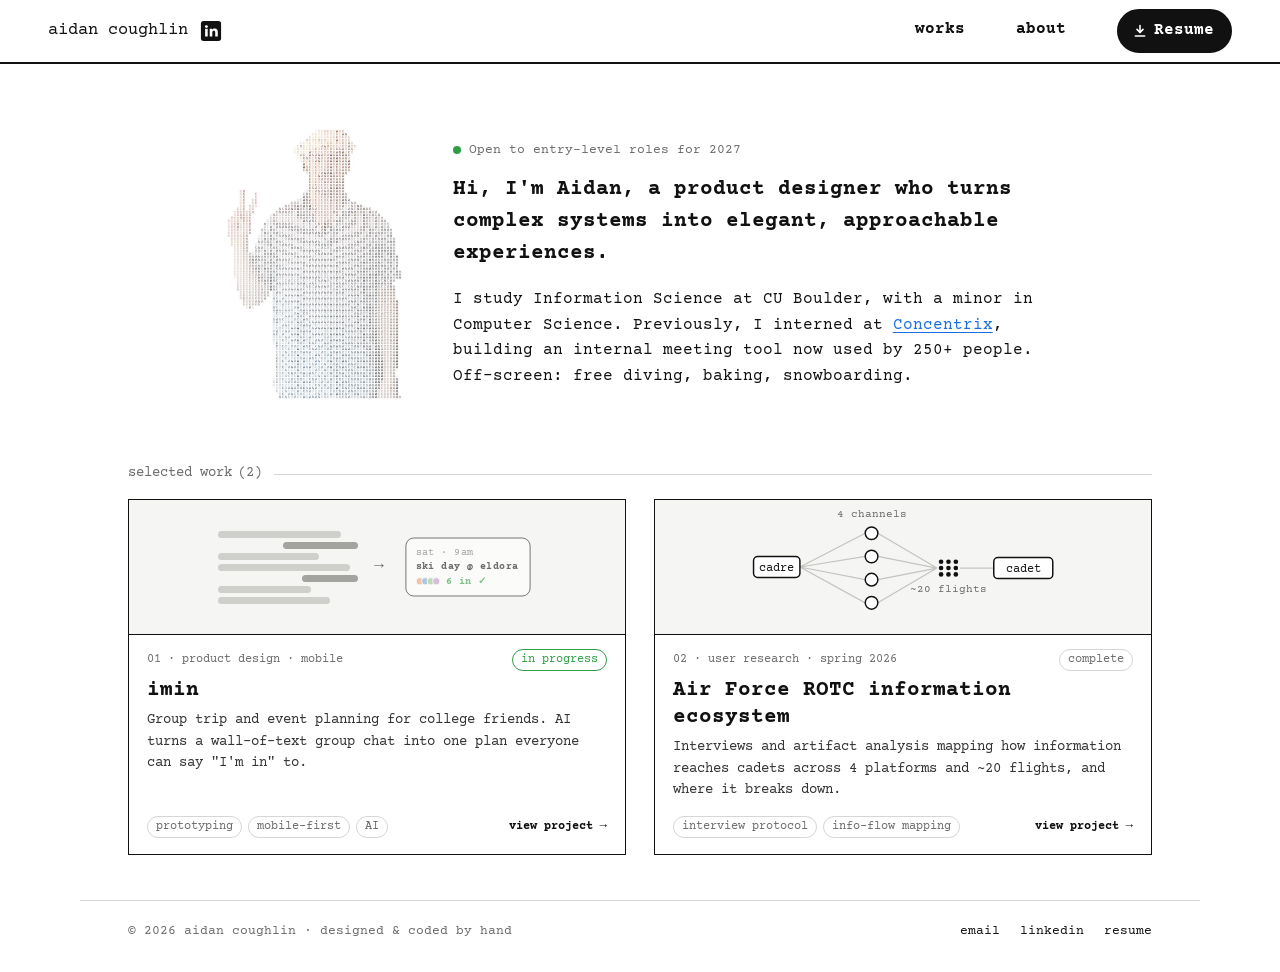
==== index.html @ 381c8c9e "Initial commit: hand-coded portfolio site Cards now have square corners and no offset shadow.  Co-Au" ====
<!DOCTYPE html>
<html lang="en">
<head>
  <meta charset="utf-8" />
  <meta name="viewport" content="width=device-width, initial-scale=1" />
  <title>Aidan Coughlin — Product Designer</title>
  <meta name="description" content="Aidan Coughlin is a product designer studying Information Science at CU Boulder. Selected work: imin, an AI-assisted group planning app, and a research study of Air Force ROTC communication." />
  <meta property="og:title" content="Aidan Coughlin — Product Designer" />
  <meta property="og:description" content="Product design, user research, and a little code. Selected work and resume." />
  <meta property="og:type" content="website" />

  <link rel="preload" href="assets/fonts/courier-prime-latin-400-normal.woff2" as="font" type="font/woff2" crossorigin />
  <link rel="preload" href="assets/fonts/courier-prime-latin-700-normal.woff2" as="font" type="font/woff2" crossorigin />
  <link rel="stylesheet" href="css/styles.css" />
  <script src="js/main.js" defer></script>
</head>
<body>
  <a class="skip-link" href="#work">Skip to work</a>

  <header class="site-header">
    <div class="brand">
      <a class="brand-name" href="./">aidan coughlin</a>
      <!-- TODO: replace with your LinkedIn profile URL -->
      <a class="icon-link" href="https://www.linkedin.com/in/your-handle" target="_blank" rel="noopener" aria-label="LinkedIn profile">
        <svg viewBox="0 0 24 24" aria-hidden="true"><rect x="1" y="1" width="22" height="22" rx="3" fill="currentColor"/><circle cx="7" cy="7.2" r="1.6" fill="#fff"/><rect x="5.6" y="9.6" width="2.8" height="8.4" fill="#fff"/><path d="M10.6 9.6h2.7v1.2c.5-.8 1.5-1.4 2.9-1.4 2.2 0 3.2 1.4 3.2 3.8V18h-2.8v-4.4c0-1.2-.4-1.9-1.4-1.9s-1.8.7-1.8 1.9V18h-2.8z" fill="#fff"/></svg>
      </a>
    </div>
    <nav class="site-nav" aria-label="Primary">
      <a class="nav-link nav-works" href="#work">works</a>
      <a class="nav-link" href="about.html">about</a>
      <a class="btn-resume" href="assets/aidan-coughlin-resume.pdf" download>
        <svg viewBox="0 0 24 24" aria-hidden="true" fill="none" stroke="currentColor" stroke-width="2.4" stroke-linecap="round" stroke-linejoin="round"><g class="dl-arrow"><path d="M12 4v10"/><path d="m7.5 9.5 4.5 4.5 4.5-4.5"/></g><path d="M5 19.5h14"/></svg>
        Resume
      </a>
    </nav>
  </header>

  <main class="hero">
    <section class="intro" id="about" aria-label="About">
      <picture class="portrait">
        <source srcset="assets/portrait.webp" type="image/webp" />
        <img src="assets/portrait.jpg" width="413" height="640"
             alt="ASCII-art portrait of Aidan, built from the letters A and C, holding up a peace sign" />
      </picture>

      <div class="bio">
        <p class="status"><span class="status-dot" aria-hidden="true"></span>Open to entry-level roles for 2027</p>
        <h1>Hi, I'm Aidan, a product designer who turns complex systems into elegant, approachable experiences.</h1>
        <p>
          I study Information Science at CU Boulder, with a minor in Computer Science.
          Previously, I interned at <a class="text-link" href="https://www.concentrix.com" target="_blank" rel="noopener">Concentrix</a>,
          building an internal meeting tool now used by 250+ people. Off-screen: free diving, baking, snowboarding.
        </p>
      </div>
    </section>

    <section class="work" id="work" aria-labelledby="work-label">
      <h2 class="section-label" id="work-label">selected work <span class="count">(2)</span></h2>

      <div class="cards">
        <!-- Project 01: imin -->
        <a class="card" href="projects/imin.html">
          <div class="card-visual" aria-hidden="true">
            <div class="viz-imin">
              <div class="chat">
                <span class="b" style="--w:88%;--i:0"></span>
                <span class="b me" style="--w:54%;--i:1"></span>
                <span class="b" style="--w:72%;--i:2"></span>
                <span class="b" style="--w:94%;--i:3"></span>
                <span class="b me" style="--w:40%;--i:4"></span>
                <span class="b" style="--w:66%;--i:5"></span>
                <span class="b" style="--w:80%;--i:6"></span>
              </div>
              <span class="viz-arrow">→</span>
              <div class="plan">
                <span class="plan-when">sat · 9am</span>
                <span class="plan-what">ski day @ eldora</span>
                <span class="plan-who"><span class="avatars"><i></i><i></i><i></i><i></i></span>6 in ✓</span>
              </div>
            </div>
          </div>
          <div class="card-body">
            <div class="card-meta">
              <span>01 · product design · mobile</span>
              <span class="pill pill--live">in progress</span>
            </div>
            <h3 class="card-title">imin</h3>
            <p class="card-desc">Group trip and event planning for college friends. AI turns a wall-of-text group chat into one plan everyone can say "I'm in" to.</p>
            <div class="card-foot">
              <ul class="tags"><li>prototyping</li><li>mobile-first</li><li>AI</li></ul>
              <span class="card-cta">view project <span class="arrow" aria-hidden="true">→</span></span>
            </div>
          </div>
        </a>

        <!-- Project 02: Air Force ROTC -->
        <a class="card" href="projects/rotc.html">
          <div class="card-visual" aria-hidden="true">
            <svg class="viz-rotc" viewBox="0 0 300 112" role="presentation">
              <g class="edges">
                <path d="M52 56 L114 24 M52 56 L114 46 M52 56 L114 68 M52 56 L114 90"/>
                <path d="M126 24 L182 57 M126 46 L182 57 M126 68 L182 57 M126 90 L182 57"/>
                <path d="M204 57 L236 57"/>
              </g>
              <path class="trace" pathLength="1" d="M52 56 L114 46 L126 46 L182 57 L204 57 L236 57"/>
              <g class="nodes">
                <rect x="8" y="46" width="44" height="20" rx="4"/>
                <text x="30" y="59.5">cadre</text>
                <text class="lbl" x="120" y="9">4 channels</text>
                <circle cx="120" cy="24" r="6"/><circle class="hit" cx="120" cy="46" r="6"/>
                <circle cx="120" cy="68" r="6"/><circle cx="120" cy="90" r="6"/>
                <circle class="pain" cx="120" cy="90" r="10"/>
                <g class="flights">
                  <circle cx="186" cy="51" r="2.2"/><circle cx="193" cy="51" r="2.2"/><circle cx="200" cy="51" r="2.2"/>
                  <circle cx="186" cy="57" r="2.2"/><circle cx="193" cy="57" r="2.2"/><circle cx="200" cy="57" r="2.2"/>
                  <circle cx="186" cy="63" r="2.2"/><circle cx="193" cy="63" r="2.2"/><circle cx="200" cy="63" r="2.2"/>
                </g>
                <text class="lbl" x="193" y="80">~20 flights</text>
                <rect x="236" y="47" width="56" height="20" rx="4"/>
                <text x="264" y="60.5">cadet</text>
              </g>
            </svg>
          </div>
          <div class="card-body">
            <div class="card-meta">
              <span>02 · user research · spring 2026</span>
              <span class="pill">complete</span>
            </div>
            <h3 class="card-title">Air Force ROTC information ecosystem</h3>
            <p class="card-desc">Interviews and artifact analysis mapping how information reaches cadets across 4 platforms and ~20 flights, and where it breaks down.</p>
            <div class="card-foot">
              <ul class="tags"><li>interview protocol</li><li>info-flow mapping</li></ul>
              <span class="card-cta">view project <span class="arrow" aria-hidden="true">→</span></span>
            </div>
          </div>
        </a>
      </div>
    </section>
  </main>

  <footer class="site-footer">
    <span>© <span data-year>2026</span> aidan coughlin · designed &amp; coded by hand</span>
    <span class="footer-links">
      <a class="nav-link" href="mailto:aidan.coughlin@colorado.edu">email</a>
      <a class="nav-link" href="https://www.linkedin.com/in/your-handle" target="_blank" rel="noopener">linkedin</a>
      <a class="nav-link" href="assets/aidan-coughlin-resume.pdf" download>resume</a>
    </span>
  </footer>
</body>
</html>
---- css/styles.css ----
/* ==========================================================================
   aidan coughlin — portfolio
   Plain CSS, no build step. Sections:
   1. Tokens  2. Base  3. Header  4. Landing hero  5. Project cards
   6. Card illustrations  7. Footer  8. Inner pages  9. Responsive  10. Motion
   ========================================================================== */

/* 0. Fonts (self-hosted Courier Prime, SIL Open Font License) --------------- */
@font-face {
  font-family: "Courier Prime"; font-style: normal; font-weight: 400; font-display: swap;
  src: url("../assets/fonts/courier-prime-latin-400-normal.woff2") format("woff2");
}
@font-face {
  font-family: "Courier Prime"; font-style: normal; font-weight: 700; font-display: swap;
  src: url("../assets/fonts/courier-prime-latin-700-normal.woff2") format("woff2");
}
@font-face {
  font-family: "Courier Prime"; font-style: italic; font-weight: 400; font-display: swap;
  src: url("../assets/fonts/courier-prime-latin-400-italic.woff2") format("woff2");
}

/* 1. Tokens ---------------------------------------------------------------- */
:root {
  --ink: #111;
  --muted: #6b6b6b;
  --soft: #f5f5f3;
  --hairline: #d6d6d2;
  --link: #1a6fe0;
  --live: #2f9e44;
  --alert: #d9480f;

  --font: "Courier Prime", "Courier New", Courier, monospace;
  --header-h: 64px;
  --pad-x: clamp(16px, 4vw, 48px);
  --content-w: 1120px;
  --radius: 12px;
  --ease: cubic-bezier(.2, .7, .2, 1);
}

/* 2. Base ------------------------------------------------------------------ */
*, *::before, *::after { box-sizing: border-box; }

html { -webkit-text-size-adjust: 100%; scroll-behavior: smooth; }

body {
  margin: 0;
  background: #fff;
  color: var(--ink);
  font-family: var(--font);
  font-size: 16px;
  line-height: 1.6;
  -webkit-font-smoothing: antialiased;
}

img, svg { display: block; max-width: 100%; }

a { color: inherit; }

:focus-visible { outline: 2px solid var(--link); outline-offset: 3px; border-radius: 4px; }

.skip-link {
  position: absolute; left: 12px; top: -48px; z-index: 100;
  background: var(--ink); color: #fff; padding: 8px 12px; border-radius: 6px;
  text-decoration: none; transition: top .2s;
}
.skip-link:focus { top: 12px; }

/* text link inside paragraphs: blue + underline, as on the old site */
.text-link {
  color: var(--link);
  text-decoration: underline;
  text-underline-offset: 3px;
  text-decoration-thickness: 1px;
  transition: text-decoration-thickness .15s, text-underline-offset .15s;
}
.text-link:hover { text-decoration-thickness: 2px; text-underline-offset: 4px; }

/* nav-style link: underline slides in from the left on hover */
.nav-link {
  text-decoration: none;
  font-weight: 700;
  background: linear-gradient(currentColor, currentColor) left bottom / 0% 1.5px no-repeat;
  padding-bottom: 2px;
  transition: background-size .25s var(--ease);
}
.nav-link:hover, .nav-link:focus-visible { background-size: 100% 1.5px; }

/* 3. Header ---------------------------------------------------------------- */
.site-header {
  position: sticky; top: 0; z-index: 10;
  height: var(--header-h);
  display: flex; align-items: center; justify-content: space-between; gap: 16px;
  padding: 0 var(--pad-x);
  background: rgba(255, 255, 255, .92);
  -webkit-backdrop-filter: blur(6px);
  backdrop-filter: blur(6px);
  border-bottom: 2px solid var(--ink);
}

.brand { display: flex; align-items: center; gap: 12px; min-width: 0; }
.brand-name { text-decoration: none; font-size: 1.05rem; white-space: nowrap; }

.icon-link { display: inline-flex; width: 22px; height: 22px; color: var(--ink); transition: color .2s, transform .2s var(--ease); }
.icon-link svg { width: 100%; height: 100%; }
.icon-link:hover { color: #0a66c2; transform: translateY(-1px); }

.site-nav { display: flex; align-items: center; gap: clamp(16px, 4vw, 64px); font-size: 1rem; }

.btn-resume {
  display: inline-flex; align-items: center; gap: 6px;
  background: var(--ink); color: #fff;
  font-weight: 700; text-decoration: none;
  padding: 7px 16px 7px 13px; border-radius: 999px;
  border: 2px solid var(--ink);
  transition: background-color .2s, color .2s, transform .2s var(--ease);
}
.btn-resume svg { width: 16px; height: 16px; }
.btn-resume .dl-arrow { transition: transform .25s var(--ease); }
.btn-resume:hover { background: #fff; color: var(--ink); }
.btn-resume:hover .dl-arrow { transform: translateY(2px); }
.btn-resume:active { transform: scale(.97); }

/* 4. Landing hero ---------------------------------------------------------- */
/* The first screen holds the intro (centered in the free space) and the
   project cards (pinned toward the bottom), so work is visible on load. */
.hero {
  width: min(var(--content-w), 100%);
  margin: 0 auto;
  min-height: calc(100svh - var(--header-h));
  display: flex; flex-direction: column;
  gap: clamp(24px, 4vh, 48px);
  padding: clamp(20px, 4vh, 56px) var(--pad-x) clamp(24px, 5vh, 56px);
}

.intro {
  flex: 1;
  display: flex; align-items: center; justify-content: center;
  gap: clamp(20px, 4vw, 56px);
}

.portrait { flex: none; }
.portrait img {
  height: clamp(150px, 30vh, 290px);
  width: auto;
  transition: transform .5s var(--ease);
  transform-origin: 50% 90%;
}
.portrait:hover img { transform: rotate(-2deg); }

.bio { max-width: 60ch; }
.bio h1 {
  font-size: clamp(1.05rem, .95rem + .45vw, 1.3rem);
  line-height: 1.55;
  font-weight: 700;
  margin: 0 0 .8em;
}
.bio p { margin: 0; font-size: clamp(.94rem, .9rem + .15vw, 1rem); }

.status {
  display: inline-flex; align-items: center; gap: 8px;
  font-size: .82rem !important; color: var(--muted);
  margin-bottom: 1em !important;
}
.status-dot {
  width: 8px; height: 8px; border-radius: 50%;
  background: var(--live);
  box-shadow: 0 0 0 0 rgba(47, 158, 68, .45);
  animation: pulse 2.4s infinite;
}
@keyframes pulse {
  0%   { box-shadow: 0 0 0 0 rgba(47, 158, 68, .45); }
  70%  { box-shadow: 0 0 0 7px rgba(47, 158, 68, 0); }
  100% { box-shadow: 0 0 0 0 rgba(47, 158, 68, 0); }
}

/* 5. Project cards --------------------------------------------------------- */
.section-label {
  display: flex; align-items: center; gap: 12px;
  margin: 0 0 14px;
  font-size: .85rem; font-weight: 400; color: var(--muted);
}
.section-label::after { content: ""; flex: 1; height: 1px; background: var(--hairline); }
.section-label .count { margin-left: -6px; }

.cards {
  display: grid;
  grid-template-columns: repeat(2, minmax(0, 1fr));
  gap: clamp(16px, 2.5vw, 28px);
}

.card {
  display: flex; flex-direction: column;
  background: #fff;
  border: 1.5px solid var(--ink);
  overflow: hidden;
  text-decoration: none; color: inherit;
  transition: transform .25s var(--ease);
}
.card:hover, .card:focus-visible { transform: translateY(-3px); }
.card:focus-visible { outline-offset: 4px; border-radius: 0; }
.card:active { transform: translateY(-1px); }

.card-visual {
  height: clamp(92px, 15vh, 150px);
  background: var(--soft);
  border-bottom: 1.5px solid var(--ink);
  display: grid; place-items: center;
  overflow: hidden;
  position: relative;
}

.card-body { flex: 1; display: flex; flex-direction: column; gap: 6px; padding: 14px 18px 16px; }

.card-meta { display: flex; justify-content: space-between; align-items: center; gap: 8px; font-size: .78rem; color: var(--muted); }

.pill { border: 1px solid var(--hairline); border-radius: 999px; padding: 0 8px; white-space: nowrap; }
.pill--live { border-color: var(--live); color: var(--live); }

.card-title { margin: 0; font-size: clamp(1.1rem, 1rem + .4vw, 1.3rem); line-height: 1.3; }
.card-desc { margin: 0; font-size: .9rem; line-height: 1.5; color: #333; }

.card-foot {
  margin-top: auto; padding-top: 8px;
  display: flex; flex-wrap: wrap; align-items: center; justify-content: space-between; gap: 8px 12px;
  font-size: .78rem;
}
.tags { display: flex; flex-wrap: wrap; gap: 6px; margin: 0; padding: 0; list-style: none; color: var(--muted); }
.tags li { border: 1px solid var(--hairline); border-radius: 999px; padding: 0 8px; }

.card-cta { font-weight: 700; white-space: nowrap; }
.card-cta .arrow { display: inline-block; transition: transform .25s var(--ease); }
.card:hover .card-cta .arrow, .card:focus-visible .card-cta .arrow { transform: translateX(4px); }

/* 6. Card illustrations ---------------------------------------------------- */
/* Hover (or .is-active on touch devices, set by js/main.js) plays a tiny
   story: chat noise collapses into one plan / a message's path is traced. */

/* imin: wall of text -> one plan */
.viz-imin { display: flex; align-items: center; gap: 16px; }
.viz-imin .chat { width: 140px; display: flex; flex-direction: column; gap: 4px; }
.viz-imin .b {
  width: var(--w); height: 7px; border-radius: 4px;
  background: #cfcfcb;
  transform-origin: right center;
  transition: transform .4s var(--ease), opacity .4s;
  transition-delay: calc(var(--i) * 30ms);
}
.viz-imin .b.me { align-self: flex-end; background: #a3a39f; }
.viz-imin .viz-arrow { color: var(--muted); transition: transform .4s var(--ease), color .3s; }
.viz-imin .plan {
  width: 136px;
  display: flex; flex-direction: column;
  padding: 8px 10px;
  background: #fff;
  border: 1.5px solid var(--ink); border-radius: 9px;
  font-size: 11px; line-height: 1.4;
  opacity: .6; transform: scale(.92);
  transition: transform .4s var(--ease) .1s, opacity .4s .1s, box-shadow .4s .1s;
}
.plan-when { color: var(--muted); }
.plan-what { font-weight: 700; }
.plan-who { display: flex; align-items: center; gap: 6px; color: var(--live); font-weight: 700; }
.avatars { display: inline-flex; }
.avatars i { width: 9px; height: 9px; border-radius: 50%; border: 1.5px solid #fff; margin-left: -3px; background: #bbb; }
.avatars i:nth-child(1) { margin-left: 0; background: #e8a87c; }
.avatars i:nth-child(2) { background: #7da7d9; }
.avatars i:nth-child(3) { background: #9fc58f; }
.avatars i:nth-child(4) { background: #c49bd6; }

.card:hover .viz-imin .b, .card:focus-visible .viz-imin .b, .card.is-active .viz-imin .b { transform: scaleX(.18); opacity: .3; }
.card:hover .viz-imin .viz-arrow, .card:focus-visible .viz-imin .viz-arrow, .card.is-active .viz-imin .viz-arrow { transform: translateX(3px); color: var(--ink); }
.card:hover .viz-imin .plan, .card:focus-visible .viz-imin .plan, .card.is-active .viz-imin .plan { opacity: 1; transform: scale(1.04); box-shadow: 3px 3px 0 var(--ink); }

/* ROTC: information-flow diagram */
.viz-rotc { position: absolute; inset: 8px 4%; width: 92%; height: calc(100% - 16px); overflow: visible; }
.viz-rotc .edges path { fill: none; stroke: #c4c4c0; stroke-width: 1.2; }
.viz-rotc .trace {
  fill: none; stroke: var(--ink); stroke-width: 2.2; stroke-linejoin: round; stroke-linecap: round;
  stroke-dasharray: 1; stroke-dashoffset: 1;
  transition: stroke-dashoffset .9s var(--ease);
}
.viz-rotc .nodes rect { fill: #fff; stroke: var(--ink); stroke-width: 1.4; }
.viz-rotc .nodes > circle { fill: #fff; stroke: var(--ink); stroke-width: 1.4; transition: fill .3s .35s; }
.viz-rotc .flights circle { fill: var(--ink); }
.viz-rotc text { font-family: var(--font); font-size: 11px; text-anchor: middle; fill: var(--ink); }
.viz-rotc text.lbl { font-size: 10px; fill: var(--muted); }
.viz-rotc .pain { fill: none !important; stroke: var(--alert) !important; stroke-width: 1.4; opacity: 0; transform-origin: 120px 90px; transition: opacity .3s; }

.card:hover .viz-rotc .trace, .card:focus-visible .viz-rotc .trace, .card.is-active .viz-rotc .trace { stroke-dashoffset: 0; }
.card:hover .viz-rotc .hit, .card:focus-visible .viz-rotc .hit, .card.is-active .viz-rotc .hit { fill: var(--ink); }
.card:hover .viz-rotc .pain, .card:focus-visible .viz-rotc .pain, .card.is-active .viz-rotc .pain { opacity: 1; animation: ring 1.6s .5s infinite; }
@keyframes ring { 0%, 100% { transform: scale(1); } 50% { transform: scale(1.25); } }

/* 7. Footer ---------------------------------------------------------------- */
.site-footer {
  width: min(var(--content-w), 100%);
  margin: 0 auto;
  display: flex; flex-wrap: wrap; justify-content: space-between; gap: 8px 24px;
  padding: 20px var(--pad-x) 28px;
  border-top: 1px solid var(--hairline);
  font-size: .82rem; color: var(--muted);
}
.footer-links { display: flex; gap: 20px; }
.footer-links .nav-link { color: var(--ink); font-weight: 400; }

/* 8. Inner pages (about + case studies) ------------------------------------ */
.page {
  width: min(760px, 100%);
  margin: 0 auto;
  padding: clamp(32px, 7vh, 80px) var(--pad-x) 64px;
}
.back-link { display: inline-block; font-size: .9rem; margin-bottom: 28px; }

.page h1 { font-size: clamp(1.6rem, 1.2rem + 1.6vw, 2.3rem); line-height: 1.2; margin: 0 0 12px; }
.page h2 { font-size: 1.15rem; margin: 48px 0 10px; }
.page p, .page li { font-size: 1rem; }
.page .lede { font-size: 1.1rem; color: #333; margin-top: 0; }

.summary {
  display: grid; grid-template-columns: repeat(auto-fit, minmax(150px, 1fr)); gap: 16px 24px;
  margin: 32px 0 8px; padding: 20px;
  border: 1.5px solid var(--ink); border-radius: var(--radius);
  font-size: .9rem;
}
.summary dt { color: var(--muted); font-size: .78rem; }
.summary dd { margin: 2px 0 0; font-weight: 700; }

.placeholder {
  margin: 8px 0 0; padding: 14px 16px;
  background: var(--soft); border: 1px dashed var(--hairline); border-radius: 8px;
  color: var(--muted); font-size: .9rem;
}

.about-grid { display: grid; grid-template-columns: auto 1fr; gap: clamp(24px, 5vw, 56px); align-items: start; }
.about-grid img { height: clamp(200px, 40vh, 380px); width: auto; }
.about-grid p { margin: 0 0 1em; }

/* 9. Responsive ------------------------------------------------------------ */
/* Short laptop screens: tighten so intro + cards still fit in one view */
@media (min-width: 761px) and (max-height: 800px) {
  .portrait img { height: clamp(140px, 27vh, 220px); }
  .card-desc { font-size: .85rem; }
}

@media (max-width: 760px) {
  :root { --header-h: 56px; }

  .hero { min-height: 0; gap: 36px; }
  .intro { flex-direction: column; align-items: flex-start; gap: 20px; }
  .portrait img { height: 150px; }
  .cards { grid-template-columns: 1fr; }
  .card-visual { height: 120px; }

  .about-grid { grid-template-columns: 1fr; }
  .about-grid img { height: 200px; }
}

@media (max-width: 420px) {
  .site-nav { gap: 14px; font-size: .92rem; }
  .brand { gap: 8px; }
  .brand-name { font-size: .95rem; }
  .nav-works { display: none; }          /* work sits directly below on this page */
  .btn-resume { padding: 5px 12px 5px 10px; }
}

/* 10. Motion preferences --------------------------------------------------- */
@media (prefers-reduced-motion: reduce) {
  html { scroll-behavior: auto; }
  *, *::before, *::after {
    animation: none !important;
    transition-duration: .01ms !important;
    transition-delay: 0s !important;
  }
}
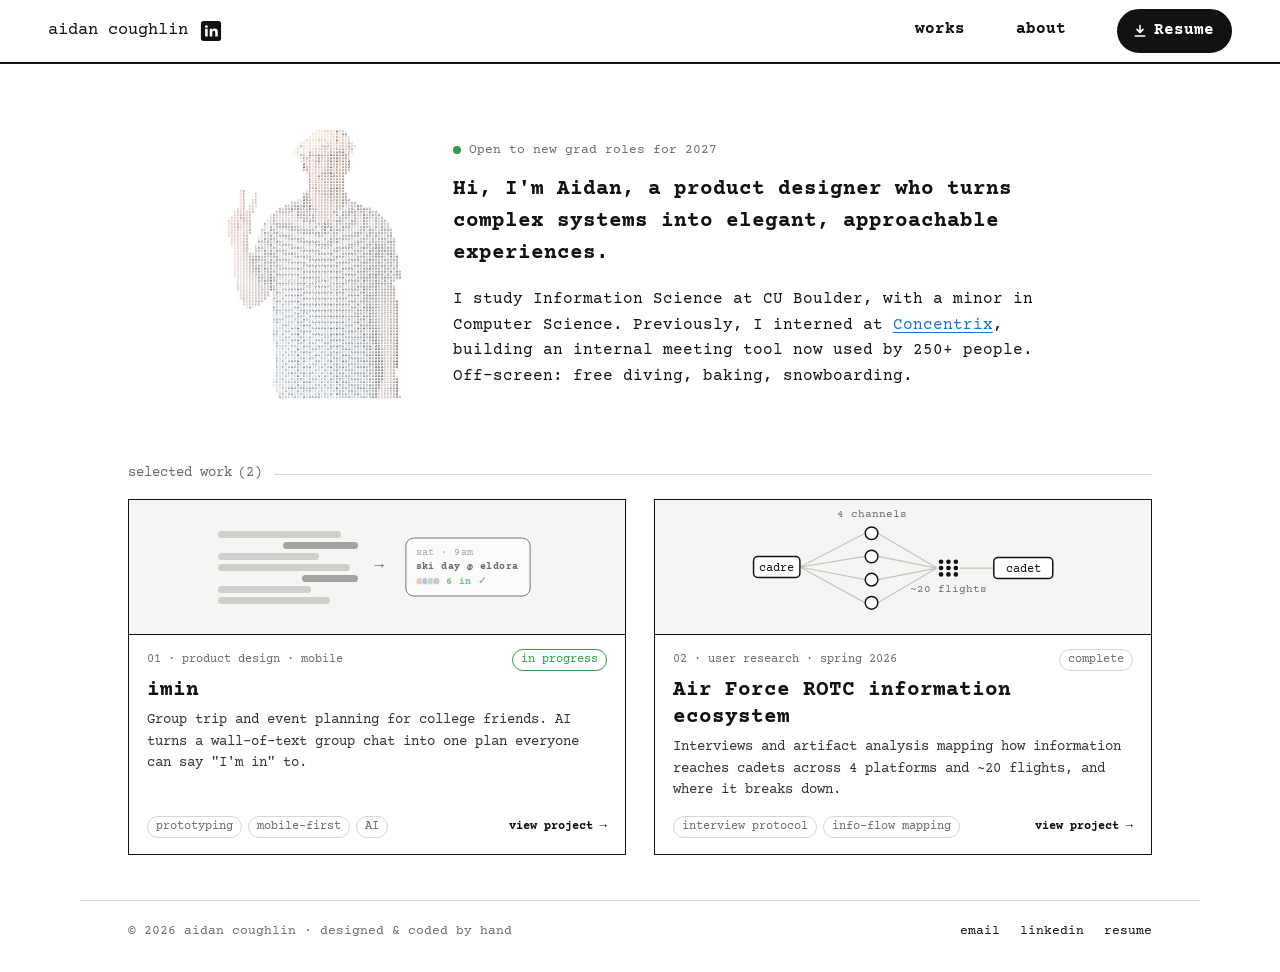
==== commit c3426301: "bio edit" ====
--- a/index.html
+++ b/index.html
@@ -21,7 +21,7 @@
     <div class="brand">
       <a class="brand-name" href="./">aidan coughlin</a>
       <!-- TODO: replace with your LinkedIn profile URL -->
-      <a class="icon-link" href="https://www.linkedin.com/in/your-handle" target="_blank" rel="noopener" aria-label="LinkedIn profile">
+      <a class="icon-link" href="https://www.linkedin.com/in/aidan-coughlin/" target="_blank" rel="noopener" aria-label="LinkedIn profile">
         <svg viewBox="0 0 24 24" aria-hidden="true"><rect x="1" y="1" width="22" height="22" rx="3" fill="currentColor"/><circle cx="7" cy="7.2" r="1.6" fill="#fff"/><rect x="5.6" y="9.6" width="2.8" height="8.4" fill="#fff"/><path d="M10.6 9.6h2.7v1.2c.5-.8 1.5-1.4 2.9-1.4 2.2 0 3.2 1.4 3.2 3.8V18h-2.8v-4.4c0-1.2-.4-1.9-1.4-1.9s-1.8.7-1.8 1.9V18h-2.8z" fill="#fff"/></svg>
       </a>
     </div>
@@ -44,7 +44,7 @@
       </picture>
 
       <div class="bio">
-        <p class="status"><span class="status-dot" aria-hidden="true"></span>Open to entry-level roles for 2027</p>
+        <p class="status"><span class="status-dot" aria-hidden="true"></span>Open to new grad roles for 2027</p>
         <h1>Hi, I'm Aidan, a product designer who turns complex systems into elegant, approachable experiences.</h1>
         <p>
           I study Information Science at CU Boulder, with a minor in Computer Science.
@@ -142,7 +142,7 @@
     <span>© <span data-year>2026</span> aidan coughlin · designed &amp; coded by hand</span>
     <span class="footer-links">
       <a class="nav-link" href="mailto:aidan.coughlin@colorado.edu">email</a>
-      <a class="nav-link" href="https://www.linkedin.com/in/your-handle" target="_blank" rel="noopener">linkedin</a>
+      <a class="nav-link" href="https://www.linkedin.com/in/aidan-coughlin/" target="_blank" rel="noopener">linkedin</a>
       <a class="nav-link" href="assets/aidan-coughlin-resume.pdf" download>resume</a>
     </span>
   </footer>
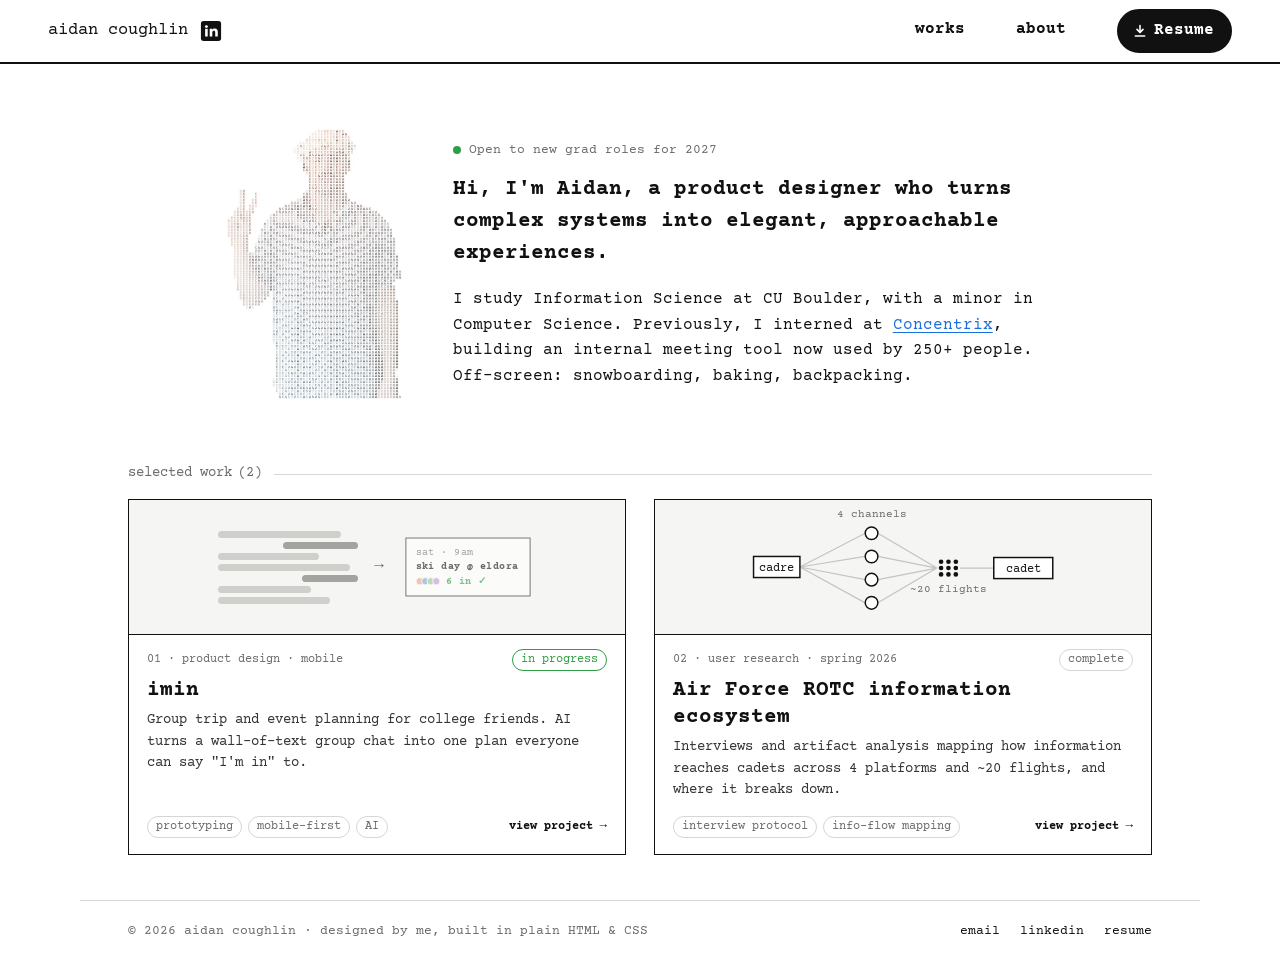
==== commit f3dfea49: "Polish pass: square radii, solid header, favicon, OG image, calmer motion - Two radii only: rectangl" ====
--- a/index.html
+++ b/index.html
@@ -8,6 +8,14 @@
   <meta property="og:title" content="Aidan Coughlin — Product Designer" />
   <meta property="og:description" content="Product design, user research, and a little code. Selected work and resume." />
   <meta property="og:type" content="website" />
+  <meta property="og:url" content="https://aidan-coughlin.github.io/portfolio/" />
+  <meta property="og:image" content="https://aidan-coughlin.github.io/portfolio/assets/og.png" />
+  <meta property="og:image:width" content="1200" />
+  <meta property="og:image:height" content="630" />
+  <meta property="og:image:alt" content="aidan coughlin, product designer: ASCII portrait and name in a typewriter font" />
+  <meta name="twitter:card" content="summary_large_image" />
+  <link rel="icon" href="assets/favicon.svg" type="image/svg+xml" />
+  <link rel="apple-touch-icon" href="assets/apple-touch-icon.png" />
 
   <link rel="preload" href="assets/fonts/courier-prime-latin-400-normal.woff2" as="font" type="font/woff2" crossorigin />
   <link rel="preload" href="assets/fonts/courier-prime-latin-700-normal.woff2" as="font" type="font/woff2" crossorigin />
@@ -20,7 +28,6 @@
   <header class="site-header">
     <div class="brand">
       <a class="brand-name" href="./">aidan coughlin</a>
-      <!-- TODO: replace with your LinkedIn profile URL -->
       <a class="icon-link" href="https://www.linkedin.com/in/aidan-coughlin/" target="_blank" rel="noopener" aria-label="LinkedIn profile">
         <svg viewBox="0 0 24 24" aria-hidden="true"><rect x="1" y="1" width="22" height="22" rx="3" fill="currentColor"/><circle cx="7" cy="7.2" r="1.6" fill="#fff"/><rect x="5.6" y="9.6" width="2.8" height="8.4" fill="#fff"/><path d="M10.6 9.6h2.7v1.2c.5-.8 1.5-1.4 2.9-1.4 2.2 0 3.2 1.4 3.2 3.8V18h-2.8v-4.4c0-1.2-.4-1.9-1.4-1.9s-1.8.7-1.8 1.9V18h-2.8z" fill="#fff"/></svg>
       </a>
@@ -49,7 +56,7 @@
         <p>
           I study Information Science at CU Boulder, with a minor in Computer Science.
           Previously, I interned at <a class="text-link" href="https://www.concentrix.com" target="_blank" rel="noopener">Concentrix</a>,
-          building an internal meeting tool now used by 250+ people. Off-screen: free diving, baking, snowboarding.
+          building an internal meeting tool now used by 250+ people. Off-screen: snowboarding, baking, backpacking.
         </p>
       </div>
     </section>
@@ -104,7 +111,7 @@
               </g>
               <path class="trace" pathLength="1" d="M52 56 L114 46 L126 46 L182 57 L204 57 L236 57"/>
               <g class="nodes">
-                <rect x="8" y="46" width="44" height="20" rx="4"/>
+                <rect x="8" y="46" width="44" height="20"/>
                 <text x="30" y="59.5">cadre</text>
                 <text class="lbl" x="120" y="9">4 channels</text>
                 <circle cx="120" cy="24" r="6"/><circle class="hit" cx="120" cy="46" r="6"/>
@@ -116,7 +123,7 @@
                   <circle cx="186" cy="63" r="2.2"/><circle cx="193" cy="63" r="2.2"/><circle cx="200" cy="63" r="2.2"/>
                 </g>
                 <text class="lbl" x="193" y="80">~20 flights</text>
-                <rect x="236" y="47" width="56" height="20" rx="4"/>
+                <rect x="236" y="47" width="56" height="20"/>
                 <text x="264" y="60.5">cadet</text>
               </g>
             </svg>
@@ -139,7 +146,7 @@
   </main>
 
   <footer class="site-footer">
-    <span>© <span data-year>2026</span> aidan coughlin · designed &amp; coded by hand</span>
+    <span>© <span data-year>2026</span> aidan coughlin · designed by me, built in plain HTML &amp; CSS</span>
     <span class="footer-links">
       <a class="nav-link" href="mailto:aidan.coughlin@colorado.edu">email</a>
       <a class="nav-link" href="https://www.linkedin.com/in/aidan-coughlin/" target="_blank" rel="noopener">linkedin</a>
--- a/css/styles.css
+++ b/css/styles.css
@@ -33,7 +33,6 @@
   --header-h: 64px;
   --pad-x: clamp(16px, 4vw, 48px);
   --content-w: 1120px;
-  --radius: 12px;
   --ease: cubic-bezier(.2, .7, .2, 1);
 }
 
@@ -56,11 +55,12 @@
 
 a { color: inherit; }
 
-:focus-visible { outline: 2px solid var(--link); outline-offset: 3px; border-radius: 4px; }
+/* Two radii only: rectangles are square; pills and dots are fully round. */
+:focus-visible { outline: 2px solid var(--link); outline-offset: 3px; }
 
 .skip-link {
   position: absolute; left: 12px; top: -48px; z-index: 100;
-  background: var(--ink); color: #fff; padding: 8px 12px; border-radius: 6px;
+  background: var(--ink); color: #fff; padding: 8px 12px;
   text-decoration: none; transition: top .2s;
 }
 .skip-link:focus { top: 12px; }
@@ -91,18 +91,16 @@
   height: var(--header-h);
   display: flex; align-items: center; justify-content: space-between; gap: 16px;
   padding: 0 var(--pad-x);
-  background: rgba(255, 255, 255, .92);
-  -webkit-backdrop-filter: blur(6px);
-  backdrop-filter: blur(6px);
+  background: #fff;
   border-bottom: 2px solid var(--ink);
 }
 
 .brand { display: flex; align-items: center; gap: 12px; min-width: 0; }
 .brand-name { text-decoration: none; font-size: 1.05rem; white-space: nowrap; }
 
-.icon-link { display: inline-flex; width: 22px; height: 22px; color: var(--ink); transition: color .2s, transform .2s var(--ease); }
+.icon-link { display: inline-flex; width: 22px; height: 22px; color: var(--ink); transition: color .2s; }
 .icon-link svg { width: 100%; height: 100%; }
-.icon-link:hover { color: #0a66c2; transform: translateY(-1px); }
+.icon-link:hover { color: #0a66c2; } /* LinkedIn brand blue */
 
 .site-nav { display: flex; align-items: center; gap: clamp(16px, 4vw, 64px); font-size: 1rem; }
 
@@ -112,13 +110,12 @@
   font-weight: 700; text-decoration: none;
   padding: 7px 16px 7px 13px; border-radius: 999px;
   border: 2px solid var(--ink);
-  transition: background-color .2s, color .2s, transform .2s var(--ease);
+  transition: background-color .2s, color .2s;
 }
 .btn-resume svg { width: 16px; height: 16px; }
 .btn-resume .dl-arrow { transition: transform .25s var(--ease); }
 .btn-resume:hover { background: #fff; color: var(--ink); }
 .btn-resume:hover .dl-arrow { transform: translateY(2px); }
-.btn-resume:active { transform: scale(.97); }
 
 /* 4. Landing hero ---------------------------------------------------------- */
 /* The first screen holds the intro (centered in the free space) and the
@@ -145,7 +142,10 @@
   transition: transform .5s var(--ease);
   transform-origin: 50% 90%;
 }
+/* Tilts away from the side the cursor enters on; js/main.js sets data-tilt.
+   Without JS it falls back to a left tilt. */
 .portrait:hover img { transform: rotate(-2deg); }
+.portrait[data-tilt="right"]:hover img { transform: rotate(2deg); }
 
 .bio { max-width: 60ch; }
 .bio h1 {
@@ -164,13 +164,6 @@
 .status-dot {
   width: 8px; height: 8px; border-radius: 50%;
   background: var(--live);
-  box-shadow: 0 0 0 0 rgba(47, 158, 68, .45);
-  animation: pulse 2.4s infinite;
-}
-@keyframes pulse {
-  0%   { box-shadow: 0 0 0 0 rgba(47, 158, 68, .45); }
-  70%  { box-shadow: 0 0 0 7px rgba(47, 158, 68, 0); }
-  100% { box-shadow: 0 0 0 0 rgba(47, 158, 68, 0); }
 }
 
 /* 5. Project cards --------------------------------------------------------- */
@@ -197,7 +190,7 @@
   transition: transform .25s var(--ease);
 }
 .card:hover, .card:focus-visible { transform: translateY(-3px); }
-.card:focus-visible { outline-offset: 4px; border-radius: 0; }
+.card:focus-visible { outline-offset: 4px; }
 .card:active { transform: translateY(-1px); }
 
 .card-visual {
@@ -239,7 +232,7 @@
 .viz-imin { display: flex; align-items: center; gap: 16px; }
 .viz-imin .chat { width: 140px; display: flex; flex-direction: column; gap: 4px; }
 .viz-imin .b {
-  width: var(--w); height: 7px; border-radius: 4px;
+  width: var(--w); height: 7px; border-radius: 999px;
   background: #cfcfcb;
   transform-origin: right center;
   transition: transform .4s var(--ease), opacity .4s;
@@ -252,7 +245,7 @@
   display: flex; flex-direction: column;
   padding: 8px 10px;
   background: #fff;
-  border: 1.5px solid var(--ink); border-radius: 9px;
+  border: 1.5px solid var(--ink);
   font-size: 11px; line-height: 1.4;
   opacity: .6; transform: scale(.92);
   transition: transform .4s var(--ease) .1s, opacity .4s .1s, box-shadow .4s .1s;
@@ -288,7 +281,7 @@
 
 .card:hover .viz-rotc .trace, .card:focus-visible .viz-rotc .trace, .card.is-active .viz-rotc .trace { stroke-dashoffset: 0; }
 .card:hover .viz-rotc .hit, .card:focus-visible .viz-rotc .hit, .card.is-active .viz-rotc .hit { fill: var(--ink); }
-.card:hover .viz-rotc .pain, .card:focus-visible .viz-rotc .pain, .card.is-active .viz-rotc .pain { opacity: 1; animation: ring 1.6s .5s infinite; }
+.card:hover .viz-rotc .pain, .card:focus-visible .viz-rotc .pain, .card.is-active .viz-rotc .pain { opacity: 1; animation: ring 1.6s .5s 2; }
 @keyframes ring { 0%, 100% { transform: scale(1); } 50% { transform: scale(1.25); } }
 
 /* 7. Footer ---------------------------------------------------------------- */
@@ -319,7 +312,7 @@
 .summary {
   display: grid; grid-template-columns: repeat(auto-fit, minmax(150px, 1fr)); gap: 16px 24px;
   margin: 32px 0 8px; padding: 20px;
-  border: 1.5px solid var(--ink); border-radius: var(--radius);
+  border: 1.5px solid var(--ink);
   font-size: .9rem;
 }
 .summary dt { color: var(--muted); font-size: .78rem; }
@@ -327,7 +320,7 @@
 
 .placeholder {
   margin: 8px 0 0; padding: 14px 16px;
-  background: var(--soft); border: 1px dashed var(--hairline); border-radius: 8px;
+  background: var(--soft); border: 1px dashed var(--hairline);
   color: var(--muted); font-size: .9rem;
 }
 
